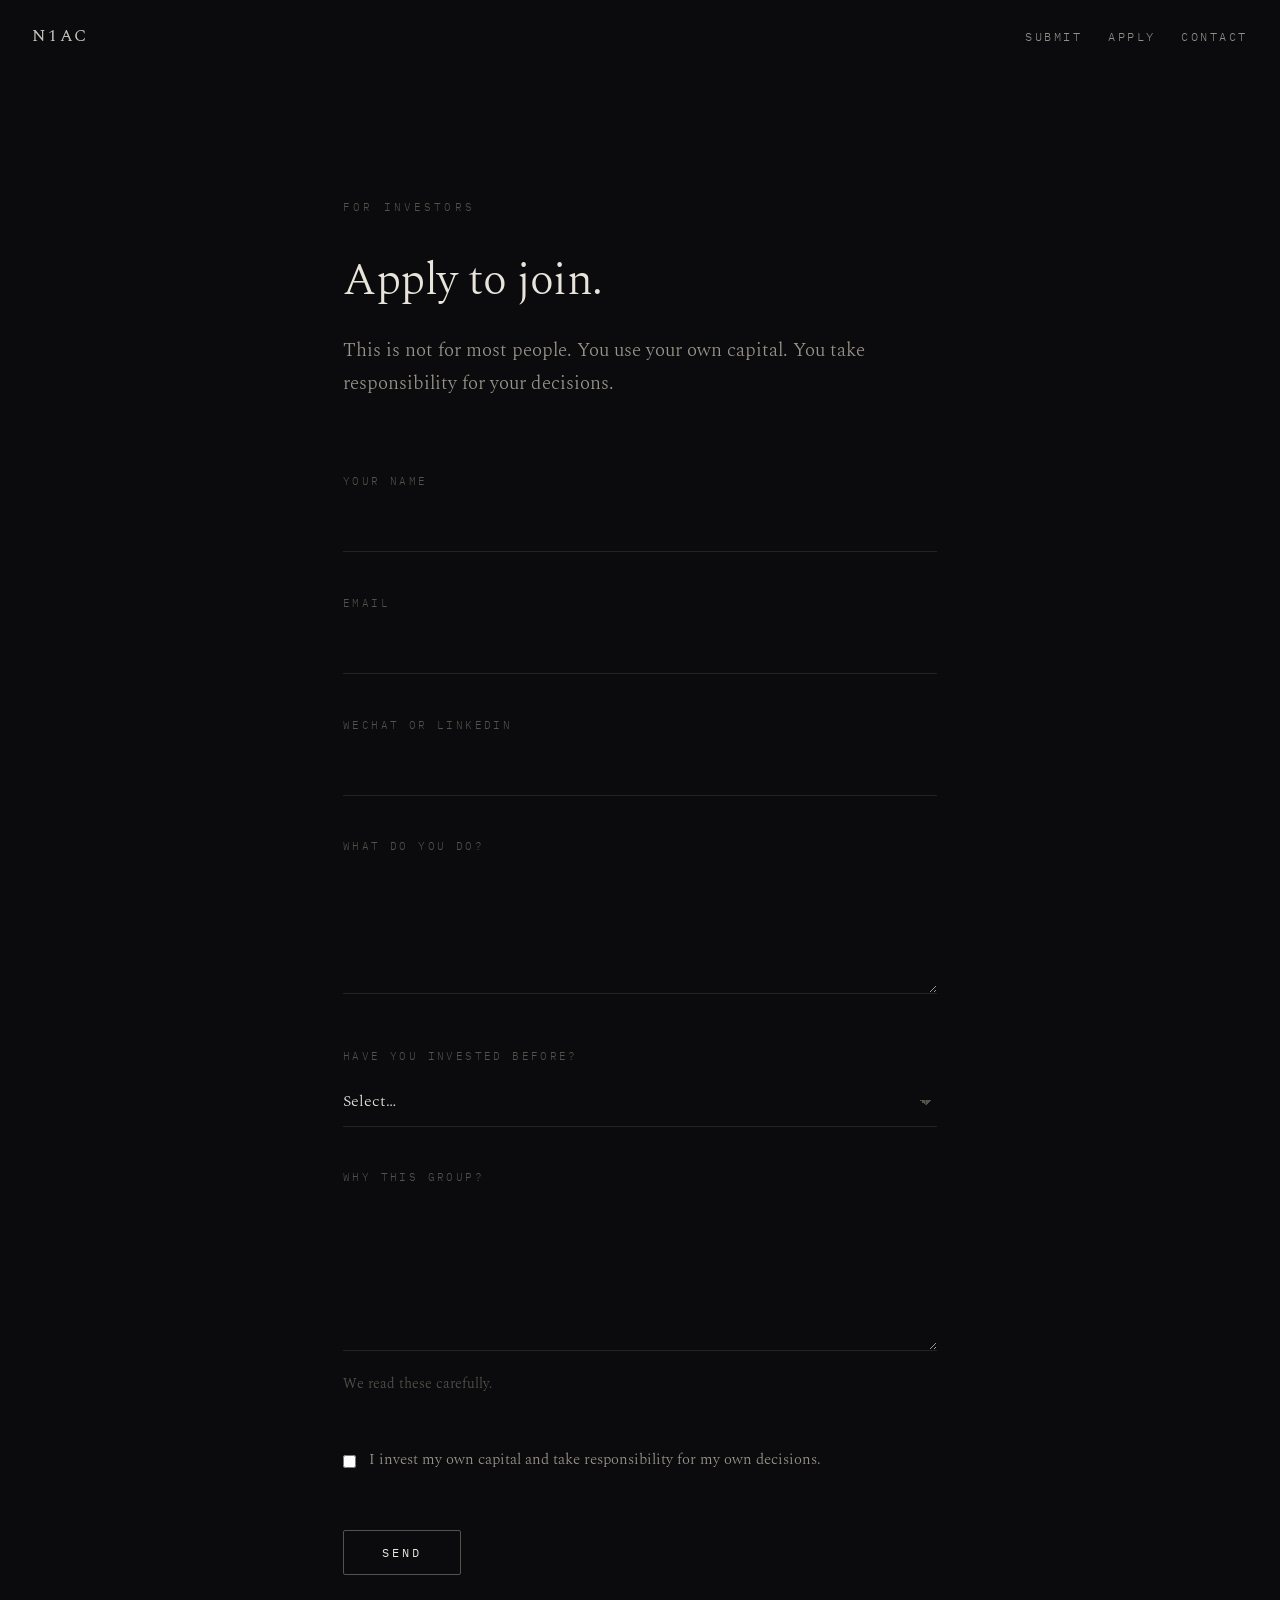
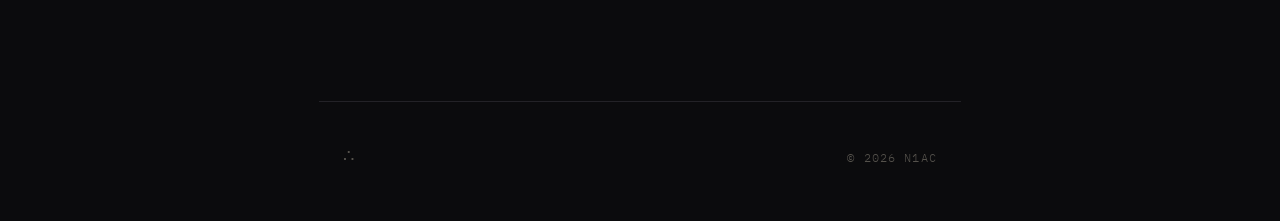
==== apply.html @ dc4fffd0 "Rebuild N1AC site as a static site Replaces the Squarespace build with plain HTML/CSS/JS in a minima" ====
<!DOCTYPE html>
<html lang="en">
<head>
  <meta charset="UTF-8">
  <meta name="viewport" content="width=device-width, initial-scale=1.0">
  <title>Apply · N1AC</title>
  <meta name="description" content="Apply to join N1AC. You use your own capital. You take responsibility for your decisions.">
  <link rel="preconnect" href="https://fonts.googleapis.com">
  <link rel="preconnect" href="https://fonts.gstatic.com" crossorigin>
  <link href="https://fonts.googleapis.com/css2?family=Spectral:ital,wght@0,300;0,400;0,500;1,300;1,400&family=IBM+Plex+Mono:wght@300;400&display=swap" rel="stylesheet">
  <link rel="stylesheet" href="style.css">
</head>
<body>

  <header class="nav">
    <a class="nav__mark" href="/" aria-label="N1AC home">N1AC</a>
    <nav class="nav__links">
      <a href="/submit">Submit</a>
      <a href="/apply" aria-current="page">Apply</a>
      <a href="/#contact">Contact</a>
    </nav>
  </header>

  <main id="top">

    <section class="page-head">
      <p class="page-head__label">For investors</p>
      <h1>Apply to join.</h1>
      <p class="page-head__sub">This is not for most people. You use your own capital. You take responsibility for your&nbsp;decisions.</p>
    </section>

    <section class="section section--form">
      <form name="apply-investor" method="POST" data-netlify="true" data-netlify-honeypot="bot-field" action="/thanks">
        <input type="hidden" name="form-name" value="apply-investor">
        <p class="hp"><label>Leave this empty <input name="bot-field"></label></p>

        <div class="field">
          <label for="a-name">Your name</label>
          <input id="a-name" name="name" type="text" required autocomplete="name">
        </div>

        <div class="field">
          <label for="a-email">Email</label>
          <input id="a-email" name="email" type="email" required autocomplete="email">
        </div>

        <div class="field">
          <label for="a-contact">WeChat or LinkedIn</label>
          <input id="a-contact" name="contact" type="text">
        </div>

        <div class="field">
          <label for="a-background">What do you do?</label>
          <textarea id="a-background" name="background" rows="4" required></textarea>
        </div>

        <div class="field">
          <label for="a-experience">Have you invested before?</label>
          <select id="a-experience" name="experience" required>
            <option value="">Select…</option>
            <option>Not yet</option>
            <option>A few angel cheques</option>
            <option>Active angel</option>
            <option>Fund or institutional</option>
          </select>
        </div>

        <div class="field">
          <label for="a-why">Why this group?</label>
          <textarea id="a-why" name="why" rows="5" required></textarea>
          <p class="field__hint">We read these carefully.</p>
        </div>

        <div class="field field--check">
          <label class="check">
            <input type="checkbox" name="acknowledged" value="yes" required>
            <span>I invest my own capital and take responsibility for my own decisions.</span>
          </label>
        </div>

        <button class="btn" type="submit">Send</button>
      </form>
    </section>

  </main>

  <footer class="footer">
    <span class="footer__mark" aria-hidden="true">&there4;</span>
    <span class="footer__note">&copy; 2026 N1AC</span>
  </footer>

</body>
</html>
---- style.css ----
/* ————————————————————————————————
   N1AC — Neuron One Angel Collective
   Near-pure-text. Dark. Restrained.
———————————————————————————————— */

:root {
  --bg: #0b0b0d;
  --ink: #e8e4dc;
  --ink-dim: #9a958b;
  --ink-faint: #55524c;
  --hairline: #232227;
  --serif: "Spectral", Georgia, "Times New Roman", serif;
  --mono: "IBM Plex Mono", "SFMono-Regular", Menlo, monospace;
  --measure: 34em;
}

* { margin: 0; padding: 0; box-sizing: border-box; }

html { scroll-behavior: smooth; }

body {
  background: var(--bg);
  color: var(--ink);
  font-family: var(--serif);
  font-weight: 300;
  font-size: clamp(1.02rem, 0.95rem + 0.3vw, 1.18rem);
  line-height: 1.75;
  -webkit-font-smoothing: antialiased;
  text-rendering: optimizeLegibility;
}

::selection { background: var(--ink); color: var(--bg); }

a { color: inherit; }

em { font-style: italic; }
strong { font-weight: 500; }

/* ——— nav ——— */

.nav {
  position: fixed;
  top: 0; left: 0; right: 0;
  display: flex;
  justify-content: space-between;
  align-items: center;
  padding: 1.4rem 2rem;
  z-index: 10;
  mix-blend-mode: difference;
}

.nav__mark {
  font-family: var(--serif);
  font-size: 1.05rem;
  font-weight: 400;
  letter-spacing: 0.14em;
  text-decoration: none;
  opacity: 0.9;
}

.nav__links {
  display: flex;
  gap: 1.6rem;
}

.nav__links a {
  font-family: var(--mono);
  font-size: 0.72rem;
  font-weight: 300;
  letter-spacing: 0.22em;
  text-transform: uppercase;
  text-decoration: none;
  opacity: 0.65;
  transition: opacity 0.3s ease;
}
.nav__links a:hover { opacity: 1; }

/* ——— hero ——— */

.hero {
  position: relative;
  min-height: 100svh;
  display: flex;
  align-items: center;
  justify-content: center;
  overflow: hidden;
  padding: 0 1.5rem;
}

.hero__symbols {
  position: absolute;
  inset: 0;
  pointer-events: none;
}

.hero__symbols span {
  position: absolute;
  font-family: var(--serif);
  color: var(--ink);
  opacity: 0;
  animation: symbol-pulse var(--dur, 14s) ease-in-out var(--delay, 0s) infinite;
}

@keyframes symbol-pulse {
  0%, 100% { opacity: 0; }
  50% { opacity: var(--peak, 0.07); }
}

.hero__inner {
  position: relative;
  text-align: center;
  max-width: 46em;
}

.hero__title {
  font-size: clamp(2rem, 1.2rem + 4.2vw, 4rem);
  font-weight: 300;
  line-height: 1.22;
  letter-spacing: -0.01em;
  opacity: 0;
  animation: rise 1.6s 0.3s ease forwards;
}

.cursor {
  display: inline-block;
  width: 0.06em;
  height: 0.85em;
  margin-left: 0.12em;
  background: var(--ink);
  vertical-align: baseline;
  animation: blink 1.2s step-end 2s infinite;
  opacity: 0;
}

@keyframes blink {
  0%, 100% { opacity: 0; }
  50% { opacity: 0.85; }
}

.hero__sub {
  margin-top: 2.2rem;
  font-family: var(--mono);
  font-size: 0.74rem;
  letter-spacing: 0.28em;
  text-transform: uppercase;
  color: var(--ink-dim);
  opacity: 0;
  animation: rise 1.6s 1.1s ease forwards;
}

.hero__scroll {
  position: absolute;
  bottom: 2.2rem;
  left: 50%;
  color: var(--ink-faint);
  font-size: 0.9rem;
  opacity: 0;
  animation: rise-scroll 1.6s 2s ease forwards;
}

@keyframes rise {
  from { opacity: 0; transform: translateY(14px); }
  to   { opacity: 1; transform: translateY(0); }
}
@keyframes rise-scroll {
  from { opacity: 0; transform: translate(-50%, 14px); }
  to   { opacity: 1; transform: translate(-50%, 0); }
}

/* ——— sections ——— */

.section {
  max-width: var(--measure);
  margin: 0 auto;
  padding: clamp(7rem, 14vh, 11rem) 1.5rem 0;
}

.section--contact {
  padding-bottom: clamp(7rem, 14vh, 11rem);
}

.section::before {
  content: "";
  display: block;
  width: 2.4rem;
  border-top: 1px solid var(--hairline);
  margin-bottom: 2.6rem;
}

.section__label {
  display: flex;
  align-items: baseline;
  gap: 1.1rem;
  font-family: var(--mono);
  font-size: 0.7rem;
  font-weight: 300;
  letter-spacing: 0.28em;
  text-transform: uppercase;
  color: var(--ink-faint);
  margin-bottom: 2.6rem;
}

.section__num {
  color: var(--ink-dim);
  letter-spacing: 0.14em;
}

.section h2 {
  font-size: clamp(1.55rem, 1.2rem + 1.6vw, 2.3rem);
  font-weight: 300;
  line-height: 1.3;
  letter-spacing: -0.005em;
  margin-bottom: 2.4rem;
}

.section__body { color: var(--ink-dim); }
.section__body p + p { margin-top: 1.5em; }

.section__claim {
  color: var(--ink);
  font-size: 1.12em;
}

.section__refrain {
  color: var(--ink);
  font-style: italic;
  font-size: 1.15em;
  letter-spacing: 0.01em;
}

/* ——— call to action ——— */

.cta { margin-top: 2.4em !important; }

.cta a {
  font-family: var(--mono);
  font-size: 0.78rem;
  letter-spacing: 0.2em;
  text-transform: uppercase;
  color: var(--ink);
  text-decoration: none;
  border-bottom: 1px solid var(--ink-faint);
  padding-bottom: 0.4em;
  transition: border-color 0.3s ease;
}
.cta a:hover { border-color: var(--ink); }
.cta a::after {
  content: "\2192";
  margin-left: 0.7em;
  color: var(--ink-faint);
  transition: color 0.3s ease;
}
.cta a:hover::after { color: var(--ink); }

/* ——— statement ——— */

.statement {
  max-width: var(--measure);
  margin: 0 auto;
  padding: clamp(9rem, 20vh, 15rem) 1.5rem clamp(3rem, 6vh, 5rem);
  text-align: center;
}

.statement p {
  font-size: clamp(1.5rem, 1.1rem + 1.7vw, 2.4rem);
  font-weight: 300;
  line-height: 1.35;
  letter-spacing: -0.005em;
}

/* ——— contact ——— */

.contact {
  display: grid;
  grid-template-columns: 6.5rem 1fr;
  align-items: baseline;
  row-gap: 1.1rem;
}

.contact dt {
  font-family: var(--mono);
  font-size: 0.68rem;
  letter-spacing: 0.22em;
  text-transform: uppercase;
  color: var(--ink-faint);
}

.contact dd {
  font-family: var(--mono);
  font-size: 0.92rem;
  letter-spacing: 0.04em;
  color: var(--ink);
}

.contact dd a {
  text-decoration: none;
  border-bottom: 1px solid var(--ink-faint);
  padding-bottom: 0.15em;
  transition: border-color 0.3s ease;
}
.contact dd a:hover { border-color: var(--ink); }

/* ——— interior page head ——— */

.page-head {
  max-width: var(--measure);
  margin: 0 auto;
  padding: clamp(9rem, 22vh, 13rem) 1.5rem 0;
}

.page-head__label {
  font-family: var(--mono);
  font-size: 0.7rem;
  font-weight: 300;
  letter-spacing: 0.28em;
  text-transform: uppercase;
  color: var(--ink-faint);
  margin-bottom: 2.2rem;
}

.page-head h1 {
  font-size: clamp(1.8rem, 1.3rem + 2vw, 2.8rem);
  font-weight: 300;
  line-height: 1.25;
  letter-spacing: -0.01em;
  margin-bottom: 1.6rem;
}

.page-head__sub { color: var(--ink-dim); }

/* ——— forms ——— */

.section--form { padding-top: clamp(3.5rem, 8vh, 5rem); padding-bottom: clamp(7rem, 14vh, 11rem); }
.section--form::before { display: none; }

.field { margin-bottom: 2.6rem; }

.field label {
  display: block;
  font-family: var(--mono);
  font-size: 0.68rem;
  font-weight: 300;
  letter-spacing: 0.22em;
  text-transform: uppercase;
  color: var(--ink-faint);
  margin-bottom: 0.9rem;
}

.field input,
.field select,
.field textarea {
  width: 100%;
  background: transparent;
  border: 0;
  border-bottom: 1px solid var(--hairline);
  border-radius: 0;
  padding: 0.55rem 0 0.7rem;
  color: var(--ink);
  font-family: var(--serif);
  font-weight: 300;
  font-size: 1rem;
  line-height: 1.6;
  transition: border-color 0.3s ease;
}

.field textarea { resize: vertical; }

.field input::placeholder,
.field textarea::placeholder { color: var(--ink-faint); }

.field input:focus,
.field select:focus,
.field textarea:focus {
  outline: none;
  border-bottom-color: var(--ink);
}

.field select {
  appearance: none;
  cursor: pointer;
  background-image: linear-gradient(45deg, transparent 50%, var(--ink-faint) 50%),
                    linear-gradient(135deg, var(--ink-faint) 50%, transparent 50%);
  background-position: right 0.7rem center, right 0.35rem center;
  background-size: 0.35rem 0.35rem, 0.35rem 0.35rem;
  background-repeat: no-repeat;
  padding-right: 1.8rem;
}

.field select option { background: var(--bg); color: var(--ink); }

.field__hint {
  margin-top: 0.7rem;
  font-size: 0.85rem;
  color: var(--ink-faint);
}

/* checkbox */

.field--check { margin-top: 3.2rem; }

.check {
  display: flex !important;
  align-items: flex-start;
  gap: 0.8rem;
  font-family: var(--serif) !important;
  font-size: 0.95rem !important;
  letter-spacing: 0 !important;
  text-transform: none !important;
  color: var(--ink-dim) !important;
  line-height: 1.6;
  cursor: pointer;
}

.check input {
  width: auto;
  flex: none;
  margin-top: 0.45em;
  accent-color: var(--ink);
}

/* honeypot */

.hp { position: absolute; left: -9999px; opacity: 0; }

/* submit button */

.btn {
  margin-top: 1rem;
  background: transparent;
  border: 1px solid var(--ink-faint);
  border-radius: 2px;
  padding: 0.9rem 2.4rem;
  color: var(--ink);
  font-family: var(--mono);
  font-size: 0.75rem;
  letter-spacing: 0.24em;
  text-transform: uppercase;
  cursor: pointer;
  transition: border-color 0.3s ease, background 0.3s ease, color 0.3s ease;
}

.btn:hover { border-color: var(--ink); background: var(--ink); color: var(--bg); }
.btn:focus-visible { outline: 1px solid var(--ink); outline-offset: 3px; }

/* ——— thanks ——— */

.thanks {
  min-height: 78svh;
  display: flex;
  align-items: center;
  justify-content: center;
  text-align: center;
  padding: 8rem 1.5rem 4rem;
}

.thanks__mark {
  font-size: 1.6rem;
  color: var(--ink-faint);
  margin-bottom: 2rem;
}

.thanks h1 {
  font-size: clamp(1.8rem, 1.3rem + 2vw, 2.8rem);
  font-weight: 300;
  letter-spacing: -0.01em;
  margin-bottom: 1.4rem;
}

.thanks__sub { color: var(--ink-dim); max-width: 26em; margin: 0 auto; }

/* ——— footer ——— */

.footer {
  display: flex;
  justify-content: space-between;
  align-items: center;
  max-width: var(--measure);
  margin: 0 auto;
  padding: 2.5rem 1.5rem 3rem;
  border-top: 1px solid var(--hairline);
  color: var(--ink-faint);
}

.footer__mark { font-family: var(--serif); font-size: 1.1rem; }

.footer__note {
  font-family: var(--mono);
  font-size: 0.72rem;
  letter-spacing: 0.1em;
}

/* ——— reveal on scroll ——— */

.reveal {
  opacity: 0;
  transform: translateY(24px);
  transition: opacity 1.1s ease, transform 1.1s ease;
}

.reveal.is-visible {
  opacity: 1;
  transform: translateY(0);
}

/* ——— narrow screens ——— */

@media (max-width: 640px) {
  .nav { padding: 1.2rem 1.4rem; }
  .nav__links { gap: 1.1rem; }
  .nav__links a { font-size: 0.66rem; letter-spacing: 0.16em; }
  .hero__title br { display: none; }
  .contact { grid-template-columns: 1fr; row-gap: 0.4rem; }
  .contact dd { margin-bottom: 1rem; }
}

/* ——— motion preferences ——— */

@media (prefers-reduced-motion: reduce) {
  html { scroll-behavior: auto; }
  .hero__title, .hero__sub, .hero__scroll { animation: none; opacity: 1; transform: none; }
  .hero__scroll { transform: translateX(-50%); }
  .cursor { animation: none; opacity: 0.85; }
  .hero__symbols span { animation: none; opacity: 0.05; }
  .reveal { opacity: 1; transform: none; transition: none; }
}
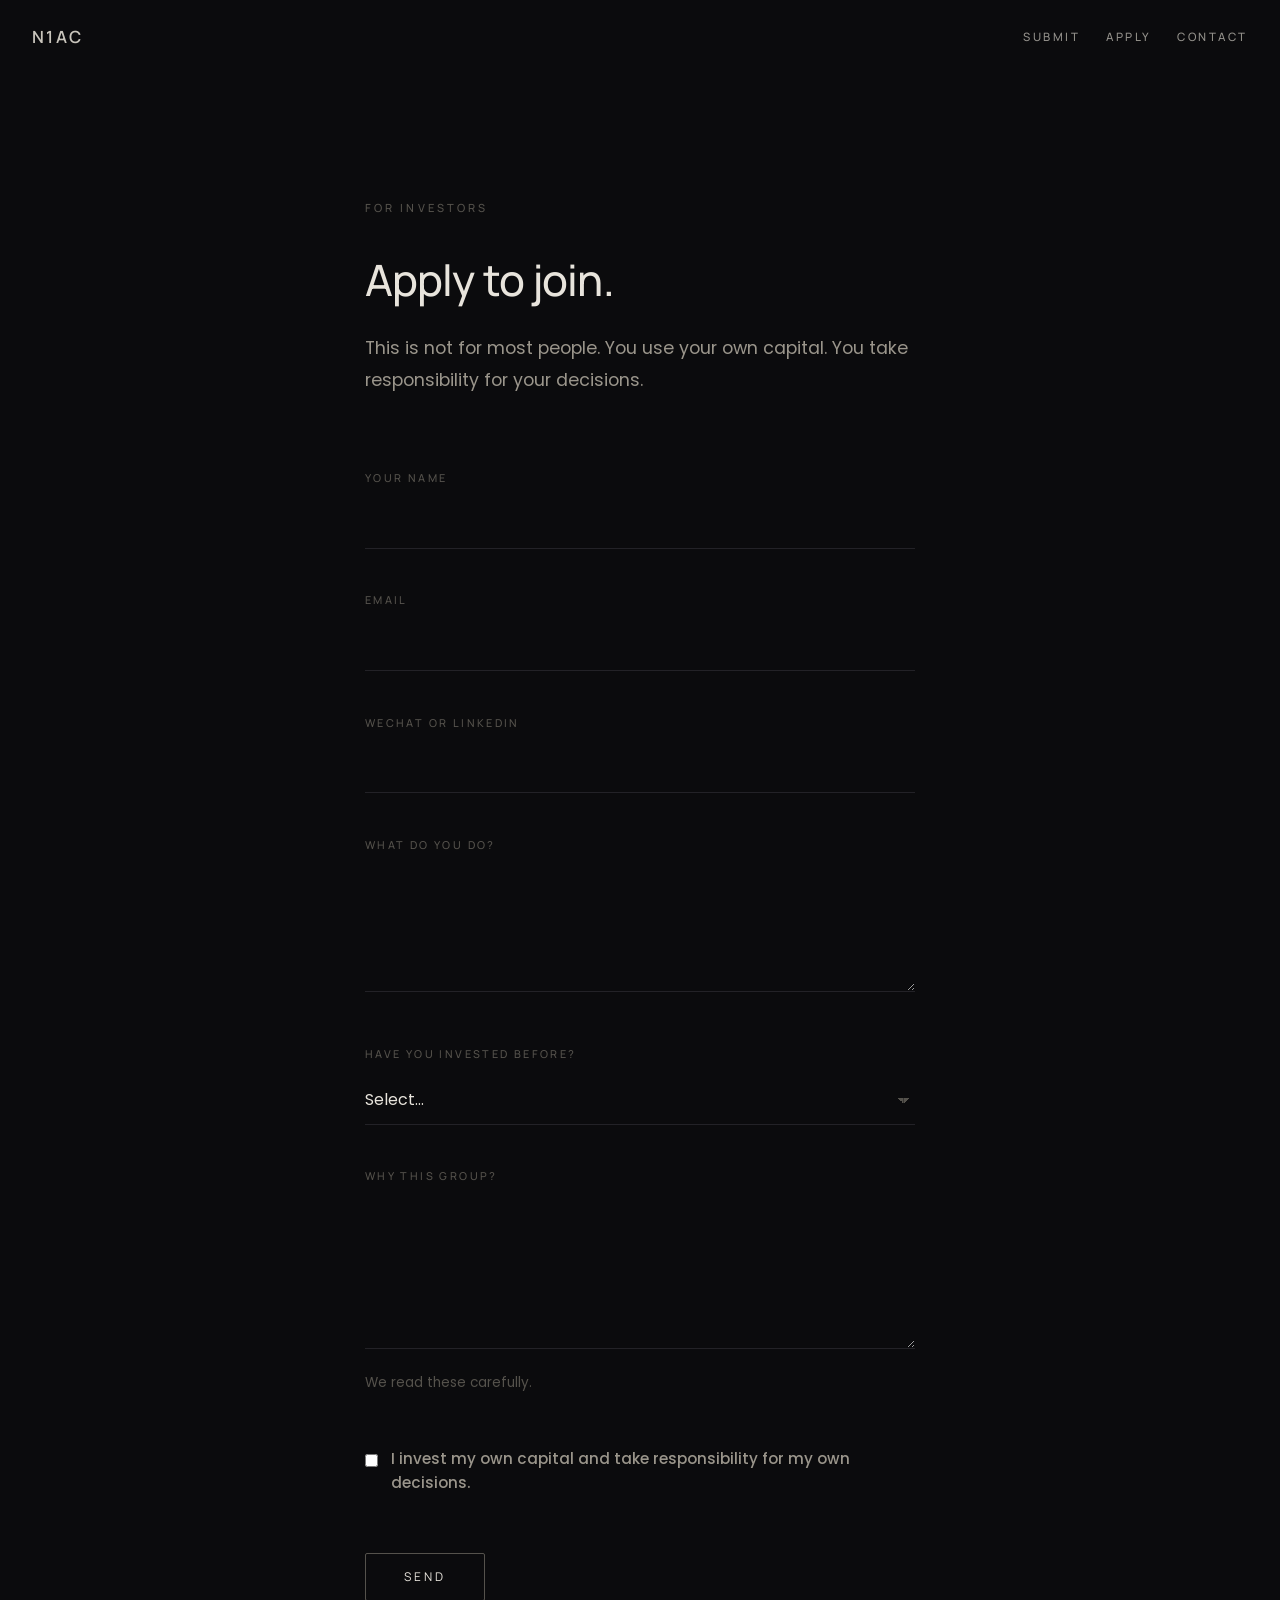
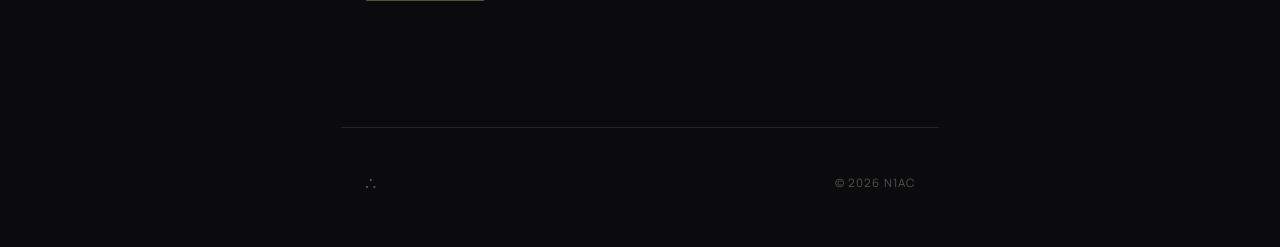
==== commit 17dfdc89: "Switch to brand fonts and VC vocabulary in the hero Adopts the typography from the previous Squaresp" ====
--- a/apply.html
+++ b/apply.html
@@ -7,7 +7,7 @@
   <meta name="description" content="Apply to join N1AC. You use your own capital. You take responsibility for your decisions.">
   <link rel="preconnect" href="https://fonts.googleapis.com">
   <link rel="preconnect" href="https://fonts.gstatic.com" crossorigin>
-  <link href="https://fonts.googleapis.com/css2?family=Spectral:ital,wght@0,300;0,400;0,500;1,300;1,400&family=IBM+Plex+Mono:wght@300;400&display=swap" rel="stylesheet">
+  <link href="https://fonts.googleapis.com/css2?family=Manrope:wght@400;500;600&family=Poppins:ital,wght@0,300;0,400;0,500;1,400&display=swap" rel="stylesheet">
   <link rel="stylesheet" href="style.css">
 </head>
 <body>
--- a/style.css
+++ b/style.css
@@ -9,8 +9,11 @@
   --ink-dim: #9a958b;
   --ink-faint: #55524c;
   --hairline: #232227;
-  --serif: "Spectral", Georgia, "Times New Roman", serif;
-  --mono: "IBM Plex Mono", "SFMono-Regular", Menlo, monospace;
+  /* Brand fonts carried over from the previous site:
+     headings Manrope 500 / -0.02em, body Poppins 400. */
+  --heading: "Manrope", "Segoe UI", Helvetica, Arial, sans-serif;
+  --body: "Poppins", "Segoe UI", Helvetica, Arial, sans-serif;
+  --label: "Manrope", "Segoe UI", Helvetica, Arial, sans-serif;
   --measure: 34em;
 }
 
@@ -21,10 +24,10 @@
 body {
   background: var(--bg);
   color: var(--ink);
-  font-family: var(--serif);
-  font-weight: 300;
-  font-size: clamp(1.02rem, 0.95rem + 0.3vw, 1.18rem);
-  line-height: 1.75;
+  font-family: var(--body);
+  font-weight: 400;
+  font-size: clamp(1rem, 0.94rem + 0.28vw, 1.1rem);
+  line-height: 1.8;
   -webkit-font-smoothing: antialiased;
   text-rendering: optimizeLegibility;
 }
@@ -50,9 +53,9 @@
 }
 
 .nav__mark {
-  font-family: var(--serif);
+  font-family: var(--heading);
   font-size: 1.05rem;
-  font-weight: 400;
+  font-weight: 600;
   letter-spacing: 0.14em;
   text-decoration: none;
   opacity: 0.9;
@@ -64,9 +67,9 @@
 }
 
 .nav__links a {
-  font-family: var(--mono);
+  font-family: var(--label);
   font-size: 0.72rem;
-  font-weight: 300;
+  font-weight: 500;
   letter-spacing: 0.22em;
   text-transform: uppercase;
   text-decoration: none;
@@ -95,7 +98,11 @@
 
 .hero__symbols span {
   position: absolute;
-  font-family: var(--serif);
+  font-family: var(--label);
+  font-weight: 500;
+  letter-spacing: 0.34em;
+  text-transform: uppercase;
+  white-space: nowrap;
   color: var(--ink);
   opacity: 0;
   animation: symbol-pulse var(--dur, 14s) ease-in-out var(--delay, 0s) infinite;
@@ -113,10 +120,11 @@
 }
 
 .hero__title {
-  font-size: clamp(2rem, 1.2rem + 4.2vw, 4rem);
-  font-weight: 300;
+  font-family: var(--heading);
+  font-size: clamp(1.9rem, 1.15rem + 4vw, 3.8rem);
+  font-weight: 500;
   line-height: 1.22;
-  letter-spacing: -0.01em;
+  letter-spacing: -0.02em;
   opacity: 0;
   animation: rise 1.6s 0.3s ease forwards;
 }
@@ -139,7 +147,7 @@
 
 .hero__sub {
   margin-top: 2.2rem;
-  font-family: var(--mono);
+  font-family: var(--label);
   font-size: 0.74rem;
   letter-spacing: 0.28em;
   text-transform: uppercase;
@@ -191,9 +199,9 @@
   display: flex;
   align-items: baseline;
   gap: 1.1rem;
-  font-family: var(--mono);
+  font-family: var(--label);
   font-size: 0.7rem;
-  font-weight: 300;
+  font-weight: 500;
   letter-spacing: 0.28em;
   text-transform: uppercase;
   color: var(--ink-faint);
@@ -206,10 +214,11 @@
 }
 
 .section h2 {
-  font-size: clamp(1.55rem, 1.2rem + 1.6vw, 2.3rem);
-  font-weight: 300;
-  line-height: 1.3;
-  letter-spacing: -0.005em;
+  font-family: var(--heading);
+  font-size: clamp(1.5rem, 1.15rem + 1.5vw, 2.2rem);
+  font-weight: 500;
+  line-height: 1.32;
+  letter-spacing: -0.02em;
   margin-bottom: 2.4rem;
 }
 
@@ -233,7 +242,7 @@
 .cta { margin-top: 2.4em !important; }
 
 .cta a {
-  font-family: var(--mono);
+  font-family: var(--label);
   font-size: 0.78rem;
   letter-spacing: 0.2em;
   text-transform: uppercase;
@@ -262,10 +271,11 @@
 }
 
 .statement p {
-  font-size: clamp(1.5rem, 1.1rem + 1.7vw, 2.4rem);
-  font-weight: 300;
+  font-family: var(--heading);
+  font-size: clamp(1.45rem, 1.05rem + 1.6vw, 2.3rem);
+  font-weight: 500;
   line-height: 1.35;
-  letter-spacing: -0.005em;
+  letter-spacing: -0.02em;
 }
 
 /* ——— contact ——— */
@@ -278,7 +288,7 @@
 }
 
 .contact dt {
-  font-family: var(--mono);
+  font-family: var(--label);
   font-size: 0.68rem;
   letter-spacing: 0.22em;
   text-transform: uppercase;
@@ -286,7 +296,7 @@
 }
 
 .contact dd {
-  font-family: var(--mono);
+  font-family: var(--label);
   font-size: 0.92rem;
   letter-spacing: 0.04em;
   color: var(--ink);
@@ -309,9 +319,9 @@
 }
 
 .page-head__label {
-  font-family: var(--mono);
+  font-family: var(--label);
   font-size: 0.7rem;
-  font-weight: 300;
+  font-weight: 500;
   letter-spacing: 0.28em;
   text-transform: uppercase;
   color: var(--ink-faint);
@@ -319,10 +329,11 @@
 }
 
 .page-head h1 {
-  font-size: clamp(1.8rem, 1.3rem + 2vw, 2.8rem);
-  font-weight: 300;
+  font-family: var(--heading);
+  font-size: clamp(1.75rem, 1.25rem + 1.9vw, 2.7rem);
+  font-weight: 500;
   line-height: 1.25;
-  letter-spacing: -0.01em;
+  letter-spacing: -0.02em;
   margin-bottom: 1.6rem;
 }
 
@@ -337,9 +348,9 @@
 
 .field label {
   display: block;
-  font-family: var(--mono);
+  font-family: var(--label);
   font-size: 0.68rem;
-  font-weight: 300;
+  font-weight: 500;
   letter-spacing: 0.22em;
   text-transform: uppercase;
   color: var(--ink-faint);
@@ -356,8 +367,8 @@
   border-radius: 0;
   padding: 0.55rem 0 0.7rem;
   color: var(--ink);
-  font-family: var(--serif);
-  font-weight: 300;
+  font-family: var(--body);
+  font-weight: 400;
   font-size: 1rem;
   line-height: 1.6;
   transition: border-color 0.3s ease;
@@ -402,7 +413,7 @@
   display: flex !important;
   align-items: flex-start;
   gap: 0.8rem;
-  font-family: var(--serif) !important;
+  font-family: var(--body) !important;
   font-size: 0.95rem !important;
   letter-spacing: 0 !important;
   text-transform: none !important;
@@ -431,7 +442,7 @@
   border-radius: 2px;
   padding: 0.9rem 2.4rem;
   color: var(--ink);
-  font-family: var(--mono);
+  font-family: var(--label);
   font-size: 0.75rem;
   letter-spacing: 0.24em;
   text-transform: uppercase;
@@ -460,9 +471,10 @@
 }
 
 .thanks h1 {
-  font-size: clamp(1.8rem, 1.3rem + 2vw, 2.8rem);
-  font-weight: 300;
-  letter-spacing: -0.01em;
+  font-family: var(--heading);
+  font-size: clamp(1.75rem, 1.25rem + 1.9vw, 2.7rem);
+  font-weight: 500;
+  letter-spacing: -0.02em;
   margin-bottom: 1.4rem;
 }
 
@@ -481,10 +493,10 @@
   color: var(--ink-faint);
 }
 
-.footer__mark { font-family: var(--serif); font-size: 1.1rem; }
+.footer__mark { font-family: var(--heading); font-size: 1.1rem; }
 
 .footer__note {
-  font-family: var(--mono);
+  font-family: var(--label);
   font-size: 0.72rem;
   letter-spacing: 0.1em;
 }
